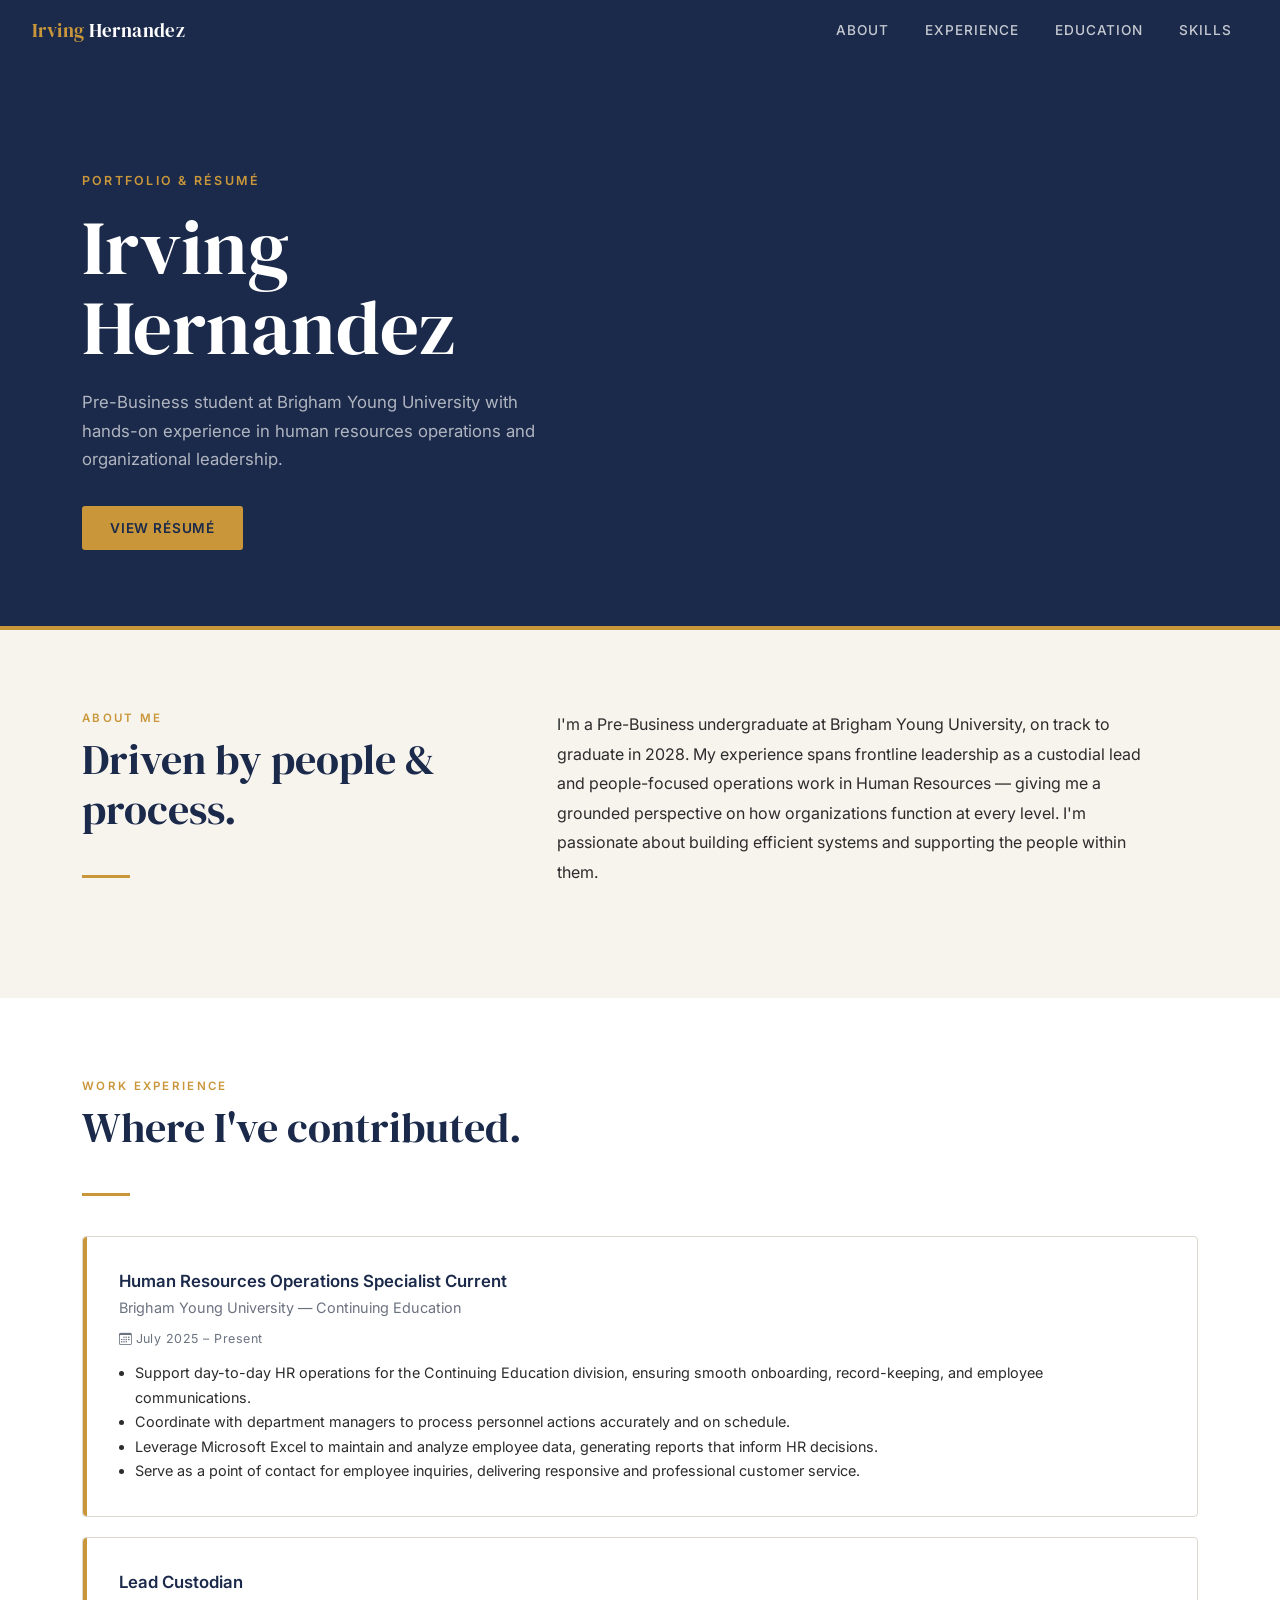
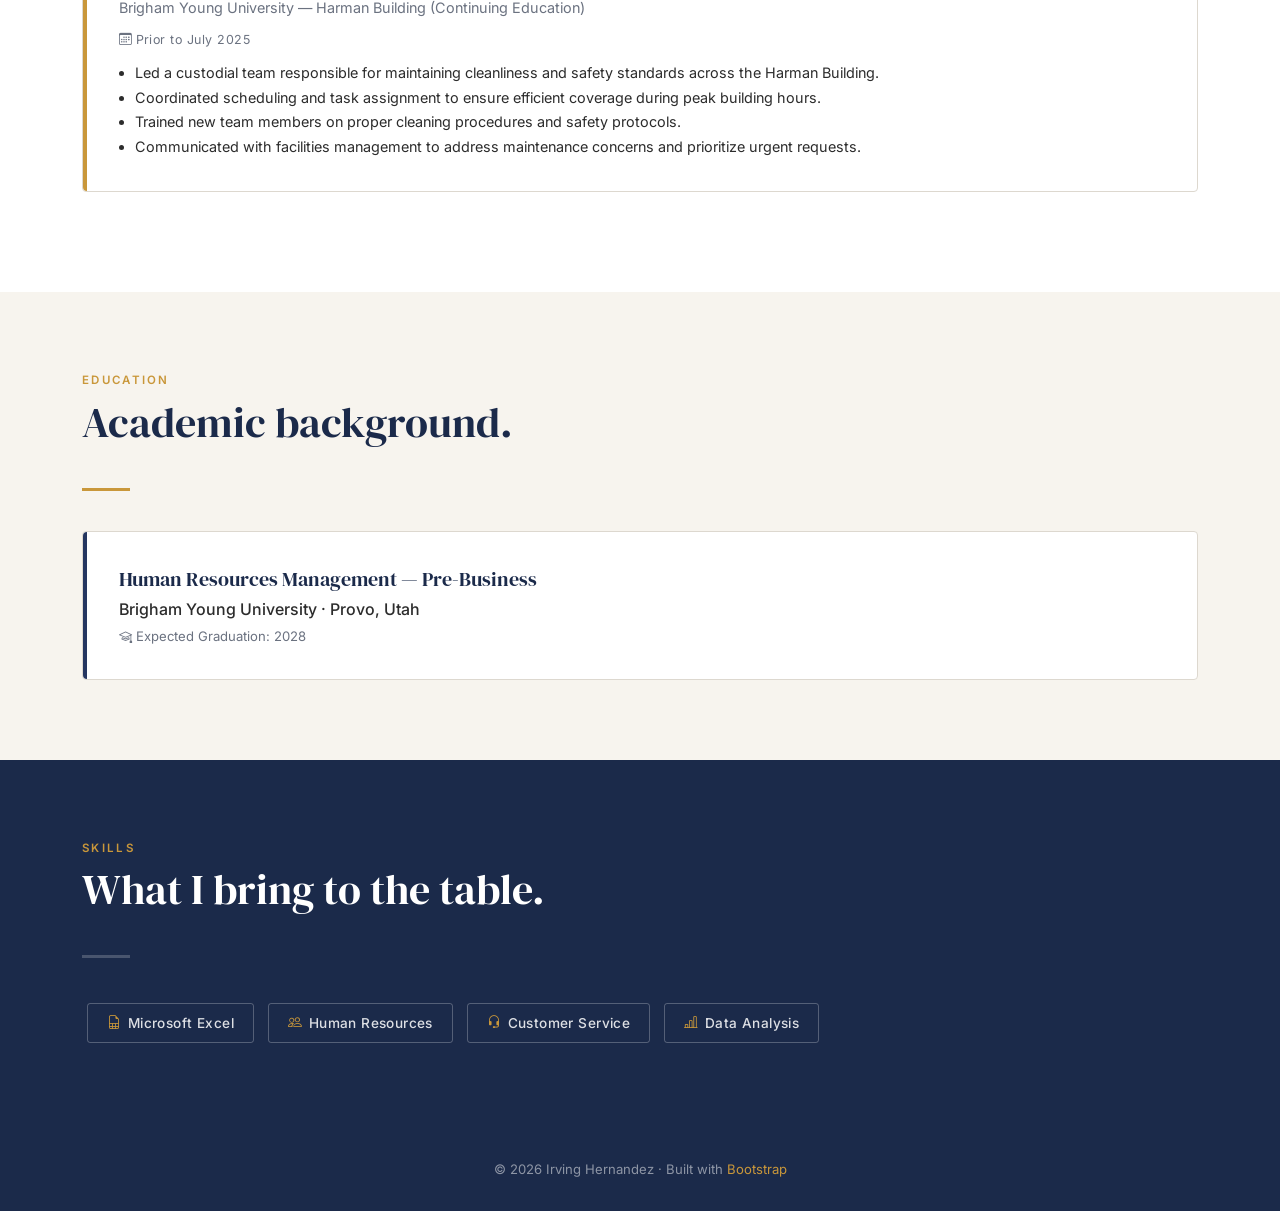
==== index.html @ d6527f95 "Add files via upload" ====
<!DOCTYPE html>
<html lang="en">
<head>
  <meta charset="UTF-8" />
  <meta name="viewport" content="width=device-width, initial-scale=1.0"/>
  <title>Irving Hernandez</title>

  <!-- Bootstrap 5 -->
  <link href="https://cdn.jsdelivr.net/npm/bootstrap@5.3.2/dist/css/bootstrap.min.css" rel="stylesheet"/>
  <!-- Google Fonts: DM Serif Display + Inter -->
  <link href="https://fonts.googleapis.com/css2?family=DM+Serif+Display&family=Inter:wght@300;400;500;600&display=swap" rel="stylesheet"/>
  <!-- Bootstrap Icons -->
  <link href="https://cdn.jsdelivr.net/npm/bootstrap-icons@1.11.3/font/bootstrap-icons.min.css" rel="stylesheet"/>

  <style>
    /* ── TOKEN SYSTEM ──────────────────────────────────────────── */
    :root {
      --navy:   #1B2A4A;
      --navy-mid: #253660;
      --gold:   #C9973A;
      --cream:  #F7F4EE;
      --white:  #FFFFFF;
      --text:   #2C2C2C;
      --muted:  #6B7280;
      --border: #DDD8CF;

      --display: 'DM Serif Display', serif;
      --body:    'Inter', sans-serif;
    }

    /* ── BASE ──────────────────────────────────────────────────── */
    *, *::before, *::after { box-sizing: border-box; }
    html { scroll-behavior: smooth; }
    body {
      font-family: var(--body);
      background: var(--cream);
      color: var(--text);
      margin: 0;
    }

    /* ── NAV ───────────────────────────────────────────────────── */
    .site-nav {
      background: var(--navy);
      padding: 0 2rem;
      position: sticky;
      top: 0;
      z-index: 100;
    }
    .site-nav .brand {
      font-family: var(--display);
      color: var(--white);
      font-size: 1.2rem;
      text-decoration: none;
      letter-spacing: 0.02em;
    }
    .site-nav .brand span { color: var(--gold); }
    .nav-links a {
      color: rgba(255,255,255,0.75);
      text-decoration: none;
      font-size: 0.85rem;
      font-weight: 500;
      letter-spacing: 0.07em;
      text-transform: uppercase;
      padding: 1.2rem 1rem;
      display: inline-block;
      transition: color 0.2s;
    }
    .nav-links a:hover { color: var(--gold); }

    /* ── HERO ──────────────────────────────────────────────────── */
    .hero {
      background: var(--navy);
      color: var(--white);
      padding: 7rem 2rem 5rem;
      position: relative;
      overflow: hidden;
    }
    /* Signature element: diagonal gold rule */
    .hero::after {
      content: '';
      position: absolute;
      bottom: -2px;
      left: 0; right: 0;
      height: 6px;
      background: var(--gold);
    }
    .hero-eyebrow {
      font-size: 0.78rem;
      letter-spacing: 0.18em;
      text-transform: uppercase;
      color: var(--gold);
      font-weight: 600;
      margin-bottom: 1rem;
    }
    .hero-name {
      font-family: var(--display);
      font-size: clamp(2.8rem, 6vw, 5rem);
      line-height: 1.05;
      margin-bottom: 1.25rem;
    }
    .hero-sub {
      font-size: 1.05rem;
      color: rgba(255,255,255,0.65);
      max-width: 480px;
      line-height: 1.7;
      margin-bottom: 2rem;
    }
    .btn-gold {
      background: var(--gold);
      color: var(--navy);
      border: none;
      font-weight: 600;
      font-size: 0.85rem;
      letter-spacing: 0.06em;
      text-transform: uppercase;
      padding: 0.75rem 1.75rem;
      border-radius: 3px;
      text-decoration: none;
      display: inline-block;
      transition: opacity 0.2s;
    }
    .btn-gold:hover { opacity: 0.85; color: var(--navy); }

    /* ── SECTIONS ──────────────────────────────────────────────── */
    section { padding: 5rem 0; }
    .section-label {
      font-size: 0.72rem;
      letter-spacing: 0.2em;
      text-transform: uppercase;
      color: var(--gold);
      font-weight: 600;
      margin-bottom: 0.5rem;
    }
    .section-title {
      font-family: var(--display);
      font-size: clamp(1.8rem, 3.5vw, 2.6rem);
      color: var(--navy);
      margin-bottom: 2.5rem;
    }
    .divider {
      width: 48px;
      height: 3px;
      background: var(--gold);
      margin-bottom: 2.5rem;
    }

    /* ── RESUME CARD ───────────────────────────────────────────── */
    .resume-card {
      background: var(--white);
      border: 1px solid var(--border);
      border-radius: 4px;
      padding: 2rem 2.25rem;
      margin-bottom: 1.25rem;
      position: relative;
    }
    .resume-card::before {
      content: '';
      position: absolute;
      left: 0; top: 0; bottom: 0;
      width: 4px;
      background: var(--gold);
      border-radius: 4px 0 0 4px;
    }
    .card-role {
      font-weight: 600;
      font-size: 1.05rem;
      color: var(--navy);
      margin-bottom: 0.15rem;
    }
    .card-org {
      font-size: 0.9rem;
      color: var(--muted);
      margin-bottom: 0.75rem;
    }
    .card-org .badge-gold {
      background: rgba(201,151,58,0.12);
      color: var(--gold);
      font-size: 0.7rem;
      font-weight: 600;
      letter-spacing: 0.06em;
      text-transform: uppercase;
      padding: 0.25rem 0.6rem;
      border-radius: 2px;
      margin-left: 0.5rem;
      vertical-align: middle;
    }
    .card-date {
      font-size: 0.78rem;
      color: var(--muted);
      letter-spacing: 0.04em;
      margin-bottom: 0.75rem;
    }
    .card-body-text {
      font-size: 0.9rem;
      color: var(--text);
      line-height: 1.7;
    }

    /* ── EDUCATION ─────────────────────────────────────────────── */
    .edu-block {
      background: var(--white);
      border: 1px solid var(--border);
      border-radius: 4px;
      padding: 2rem 2.25rem;
      position: relative;
    }
    .edu-block::before {
      content: '';
      position: absolute;
      left: 0; top: 0; bottom: 0;
      width: 4px;
      background: var(--navy-mid);
      border-radius: 4px 0 0 4px;
    }
    .edu-degree {
      font-family: var(--display);
      font-size: 1.25rem;
      color: var(--navy);
      margin-bottom: 0.2rem;
    }
    .edu-school {
      font-size: 1rem;
      font-weight: 500;
      color: var(--text);
    }
    .edu-year {
      font-size: 0.82rem;
      color: var(--muted);
      margin-top: 0.4rem;
    }

    /* ── SKILLS ────────────────────────────────────────────────── */
    #skills { background: var(--navy); }
    #skills .section-title { color: var(--white); }
    #skills .section-label { color: var(--gold); }
    #skills .divider { background: rgba(255,255,255,0.2); }
    .skill-pill {
      display: inline-block;
      border: 1px solid rgba(255,255,255,0.25);
      color: rgba(255,255,255,0.85);
      font-size: 0.85rem;
      font-weight: 500;
      padding: 0.55rem 1.2rem;
      border-radius: 3px;
      margin: 0.3rem;
      letter-spacing: 0.03em;
      transition: border-color 0.2s, color 0.2s;
    }
    .skill-pill:hover {
      border-color: var(--gold);
      color: var(--gold);
    }
    .skill-pill i {
      margin-right: 0.4rem;
      color: var(--gold);
    }

    /* ── ABOUT SECTION ─────────────────────────────────────────── */
    #about { background: var(--cream); }
    .about-text {
      font-size: 1rem;
      line-height: 1.85;
      color: var(--text);
      max-width: 600px;
    }

    /* ── FOOTER ────────────────────────────────────────────────── */
    footer {
      background: var(--navy);
      color: rgba(255,255,255,0.5);
      text-align: center;
      padding: 2rem 1rem;
      font-size: 0.82rem;
    }
    footer a {
      color: var(--gold);
      text-decoration: none;
    }

    /* ── RESPONSIVE ────────────────────────────────────────────── */
    @media (max-width: 576px) {
      .hero { padding: 5rem 1.5rem 4rem; }
      section { padding: 3.5rem 0; }
      .resume-card, .edu-block { padding: 1.5rem; }
    }
  </style>
</head>
<body>

  <!-- NAV -->
  <nav class="site-nav d-flex align-items-center justify-content-between" style="height:60px;">
    <a class="brand" href="#"><span>Irving</span> Hernandez</a>
    <div class="nav-links">
      <a href="#about">About</a>
      <a href="#experience">Experience</a>
      <a href="#education">Education</a>
      <a href="#skills">Skills</a>
    </div>
  </nav>

  <!-- HERO -->
  <header class="hero">
    <div class="container">
      <p class="hero-eyebrow">Portfolio &amp; Résumé</p>
      <h1 class="hero-name">Irving<br>Hernandez</h1>
      <p class="hero-sub">Pre-Business student at Brigham Young University with hands-on experience in human resources operations and organizational leadership.</p>
      <a href="#experience" class="btn-gold">View Résumé</a>
    </div>
  </header>

  <!-- ABOUT -->
  <section id="about">
    <div class="container">
      <div class="row">
        <div class="col-lg-5">
          <p class="section-label">About Me</p>
          <h2 class="section-title">Driven by people &amp; process.</h2>
          <div class="divider"></div>
        </div>
        <div class="col-lg-7">
          <p class="about-text">
            I'm a Pre-Business undergraduate at Brigham Young University, on track to graduate in 2028. My experience spans frontline leadership as a custodial lead and people-focused operations work in Human Resources — giving me a grounded perspective on how organizations function at every level. I'm passionate about building efficient systems and supporting the people within them.
          </p>
        </div>
      </div>
    </div>
  </section>

  <!-- EXPERIENCE -->
  <section id="experience" style="background: var(--white);">
    <div class="container">
      <p class="section-label">Work Experience</p>
      <h2 class="section-title">Where I've contributed.</h2>
      <div class="divider"></div>

      <!-- Job 1 -->
      <div class="resume-card">
        <div class="card-role">
          Human Resources Operations Specialist
          <span class="badge-gold">Current</span>
        </div>
        <div class="card-org">Brigham Young University — Continuing Education</div>
        <div class="card-date"><i class="bi bi-calendar3 me-1"></i>July 2025 – Present</div>
        <div class="card-body-text">
          <ul class="mb-0 ps-3">
            <li>Support day-to-day HR operations for the Continuing Education division, ensuring smooth onboarding, record-keeping, and employee communications.</li>
            <li>Coordinate with department managers to process personnel actions accurately and on schedule.</li>
            <li>Leverage Microsoft Excel to maintain and analyze employee data, generating reports that inform HR decisions.</li>
            <li>Serve as a point of contact for employee inquiries, delivering responsive and professional customer service.</li>
          </ul>
        </div>
      </div>

      <!-- Job 2 -->
      <div class="resume-card">
        <div class="card-role">
          Lead Custodian
        </div>
        <div class="card-org">Brigham Young University — Harman Building (Continuing Education)</div>
        <div class="card-date"><i class="bi bi-calendar3 me-1"></i>Prior to July 2025</div>
        <div class="card-body-text">
          <ul class="mb-0 ps-3">
            <li>Led a custodial team responsible for maintaining cleanliness and safety standards across the Harman Building.</li>
            <li>Coordinated scheduling and task assignment to ensure efficient coverage during peak building hours.</li>
            <li>Trained new team members on proper cleaning procedures and safety protocols.</li>
            <li>Communicated with facilities management to address maintenance concerns and prioritize urgent requests.</li>
          </ul>
        </div>
      </div>
    </div>
  </section>

  <!-- EDUCATION -->
  <section id="education">
    <div class="container">
      <p class="section-label">Education</p>
      <h2 class="section-title">Academic background.</h2>
      <div class="divider"></div>

      <div class="edu-block">
        <div class="edu-degree">Human Resources Management — Pre-Business</div>
        <div class="edu-school">Brigham Young University &middot; Provo, Utah</div>
        <div class="edu-year"><i class="bi bi-mortarboard me-1"></i>Expected Graduation: 2028</div>
      </div>
    </div>
  </section>

  <!-- SKILLS -->
  <section id="skills">
    <div class="container">
      <p class="section-label">Skills</p>
      <h2 class="section-title">What I bring to the table.</h2>
      <div class="divider"></div>

      <div>
        <span class="skill-pill"><i class="bi bi-file-earmark-spreadsheet"></i>Microsoft Excel</span>
        <span class="skill-pill"><i class="bi bi-people"></i>Human Resources</span>
        <span class="skill-pill"><i class="bi bi-headset"></i>Customer Service</span>
        <span class="skill-pill"><i class="bi bi-bar-chart-line"></i>Data Analysis</span>
      </div>
    </div>
  </section>

  <!-- FOOTER -->
  <footer>
    <p class="mb-0">&copy; 2026 Irving Hernandez &middot; Built with <a href="https://getbootstrap.com" target="_blank" rel="noopener">Bootstrap</a></p>
  </footer>

  <script src="https://cdn.jsdelivr.net/npm/bootstrap@5.3.2/dist/js/bootstrap.bundle.min.js"></script>
</body>
</html>
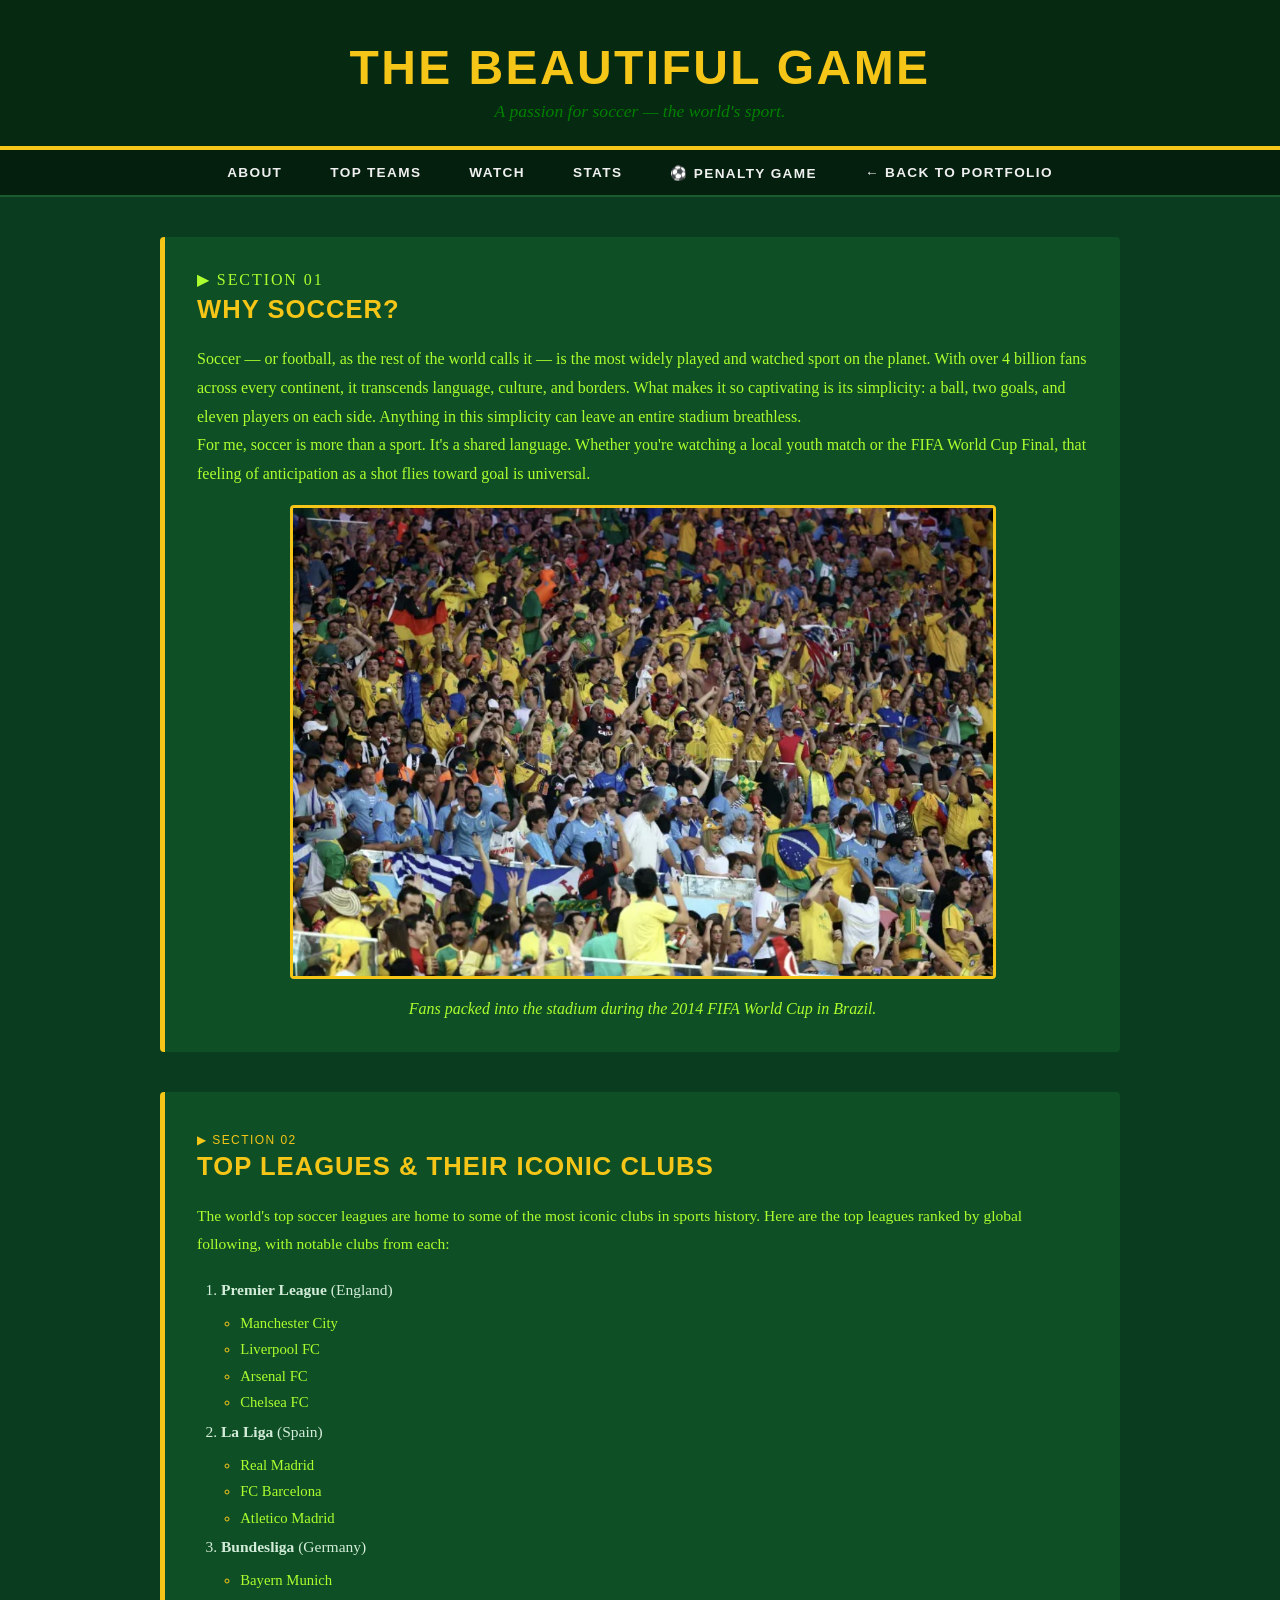
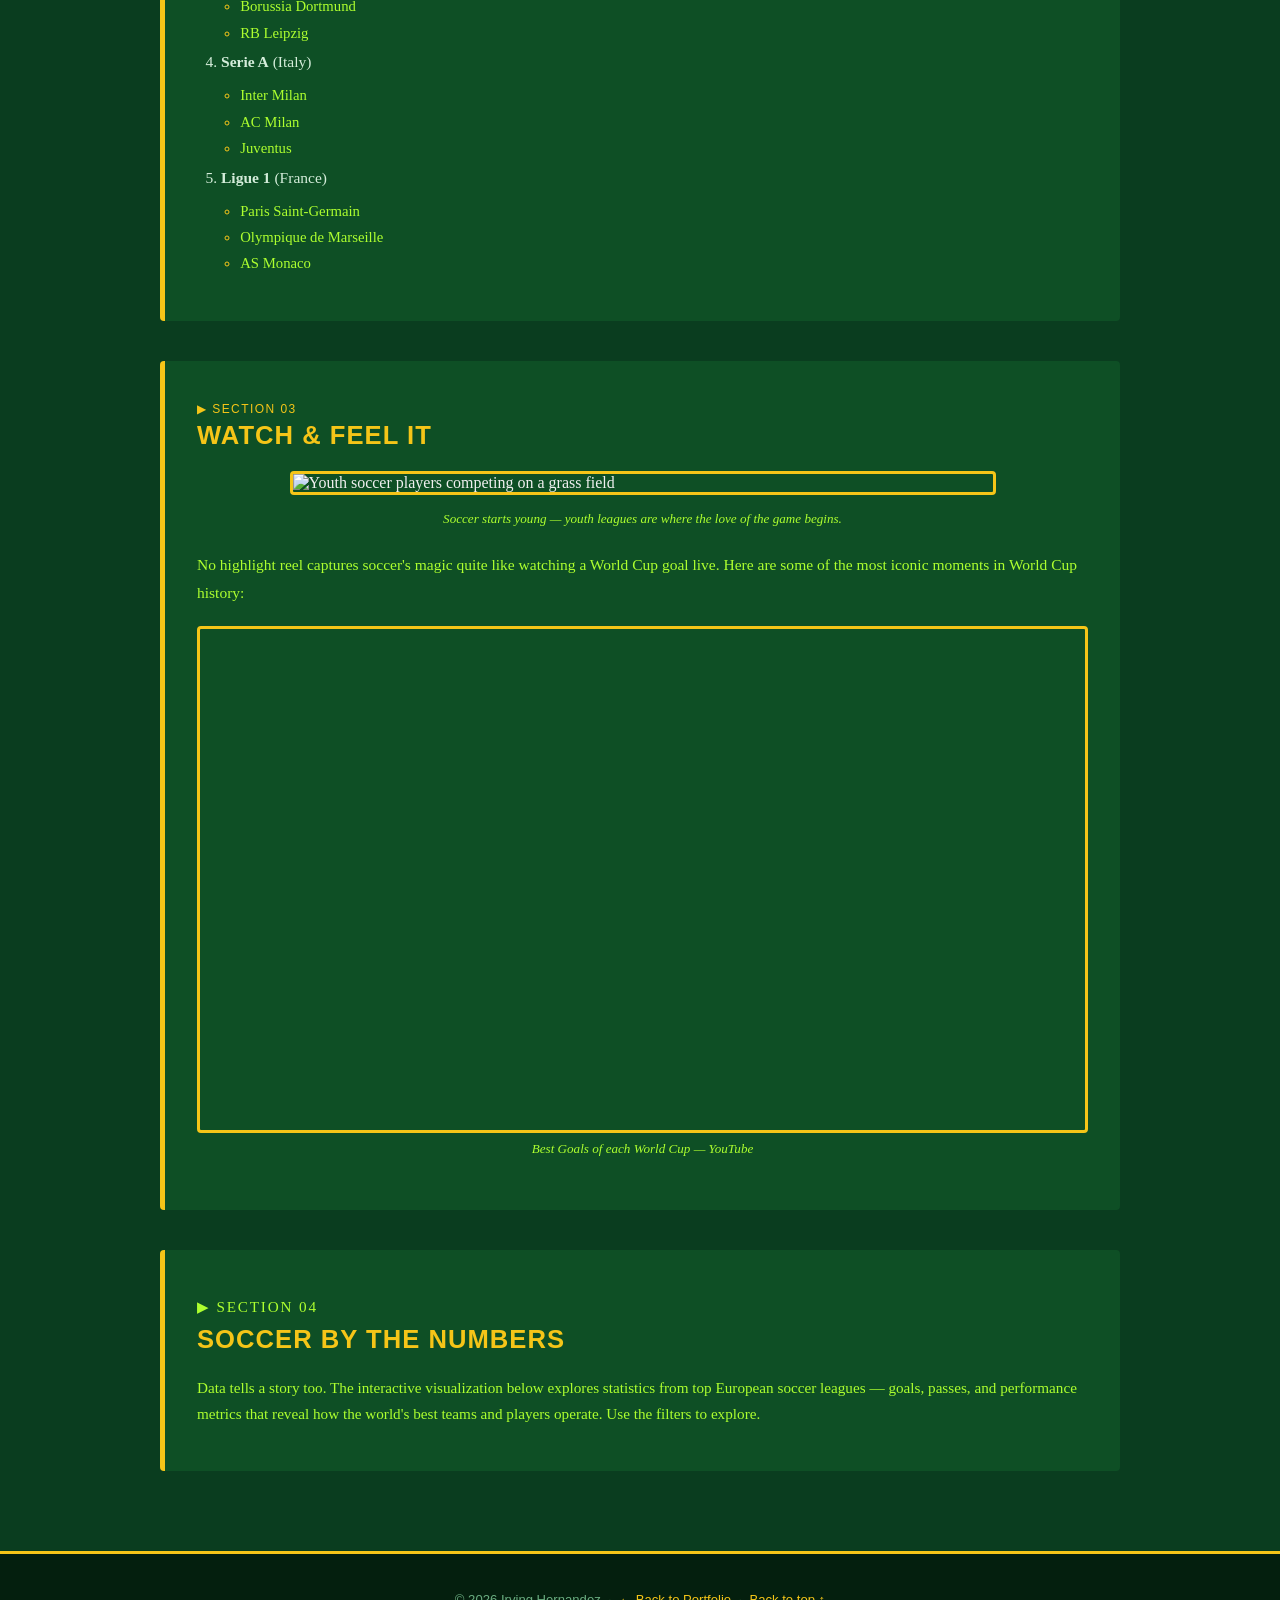
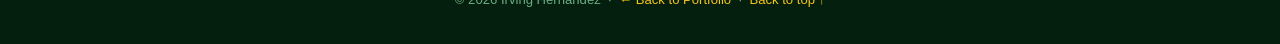
==== commit 8d959e72: "Add files via upload" ====
--- a/index.html
+++ b/index.html
@@ -3,409 +3,162 @@
 <head>
   <meta charset="UTF-8" />
   <meta name="viewport" content="width=device-width, initial-scale=1.0"/>
-  <title>Irving Hernandez</title>
-
-  <!-- Bootstrap 5 -->
-  <link href="https://cdn.jsdelivr.net/npm/bootstrap@5.3.2/dist/css/bootstrap.min.css" rel="stylesheet"/>
-  <!-- Google Fonts: DM Serif Display + Inter -->
-  <link href="https://fonts.googleapis.com/css2?family=DM+Serif+Display&family=Inter:wght@300;400;500;600&display=swap" rel="stylesheet"/>
-  <!-- Bootstrap Icons -->
-  <link href="https://cdn.jsdelivr.net/npm/bootstrap-icons@1.11.3/font/bootstrap-icons.min.css" rel="stylesheet"/>
-
-  <style>
-    /* ── TOKEN SYSTEM ──────────────────────────────────────────── */
-    :root {
-      --navy:   #1B2A4A;
-      --navy-mid: #253660;
-      --gold:   #C9973A;
-      --cream:  #F7F4EE;
-      --white:  #FFFFFF;
-      --text:   #2C2C2C;
-      --muted:  #6B7280;
-      --border: #DDD8CF;
-
-      --display: 'DM Serif Display', serif;
-      --body:    'Inter', sans-serif;
-    }
-
-    /* ── BASE ──────────────────────────────────────────────────── */
-    *, *::before, *::after { box-sizing: border-box; }
-    html { scroll-behavior: smooth; }
-    body {
-      font-family: var(--body);
-      background: var(--cream);
-      color: var(--text);
-      margin: 0;
-    }
-
-    /* ── NAV ───────────────────────────────────────────────────── */
-    .site-nav {
-      background: var(--navy);
-      padding: 0 2rem;
-      position: sticky;
-      top: 0;
-      z-index: 100;
-    }
-    .site-nav .brand {
-      font-family: var(--display);
-      color: var(--white);
-      font-size: 1.2rem;
-      text-decoration: none;
-      letter-spacing: 0.02em;
-    }
-    .site-nav .brand span { color: var(--gold); }
-    .nav-links a {
-      color: rgba(255,255,255,0.75);
-      text-decoration: none;
-      font-size: 0.85rem;
-      font-weight: 500;
-      letter-spacing: 0.07em;
-      text-transform: uppercase;
-      padding: 1.2rem 1rem;
-      display: inline-block;
-      transition: color 0.2s;
-    }
-    .nav-links a:hover { color: var(--gold); }
-
-    /* ── HERO ──────────────────────────────────────────────────── */
-    .hero {
-      background: var(--navy);
-      color: var(--white);
-      padding: 7rem 2rem 5rem;
-      position: relative;
-      overflow: hidden;
-    }
-    /* Signature element: diagonal gold rule */
-    .hero::after {
-      content: '';
-      position: absolute;
-      bottom: -2px;
-      left: 0; right: 0;
-      height: 6px;
-      background: var(--gold);
-    }
-    .hero-eyebrow {
-      font-size: 0.78rem;
-      letter-spacing: 0.18em;
-      text-transform: uppercase;
-      color: var(--gold);
-      font-weight: 600;
-      margin-bottom: 1rem;
-    }
-    .hero-name {
-      font-family: var(--display);
-      font-size: clamp(2.8rem, 6vw, 5rem);
-      line-height: 1.05;
-      margin-bottom: 1.25rem;
-    }
-    .hero-sub {
-      font-size: 1.05rem;
-      color: rgba(255,255,255,0.65);
-      max-width: 480px;
-      line-height: 1.7;
-      margin-bottom: 2rem;
-    }
-    .btn-gold {
-      background: var(--gold);
-      color: var(--navy);
-      border: none;
-      font-weight: 600;
-      font-size: 0.85rem;
-      letter-spacing: 0.06em;
-      text-transform: uppercase;
-      padding: 0.75rem 1.75rem;
-      border-radius: 3px;
-      text-decoration: none;
-      display: inline-block;
-      transition: opacity 0.2s;
-    }
-    .btn-gold:hover { opacity: 0.85; color: var(--navy); }
-
-    /* ── SECTIONS ──────────────────────────────────────────────── */
-    section { padding: 5rem 0; }
-    .section-label {
-      font-size: 0.72rem;
-      letter-spacing: 0.2em;
-      text-transform: uppercase;
-      color: var(--gold);
-      font-weight: 600;
-      margin-bottom: 0.5rem;
-    }
-    .section-title {
-      font-family: var(--display);
-      font-size: clamp(1.8rem, 3.5vw, 2.6rem);
-      color: var(--navy);
-      margin-bottom: 2.5rem;
-    }
-    .divider {
-      width: 48px;
-      height: 3px;
-      background: var(--gold);
-      margin-bottom: 2.5rem;
-    }
-
-    /* ── RESUME CARD ───────────────────────────────────────────── */
-    .resume-card {
-      background: var(--white);
-      border: 1px solid var(--border);
-      border-radius: 4px;
-      padding: 2rem 2.25rem;
-      margin-bottom: 1.25rem;
-      position: relative;
-    }
-    .resume-card::before {
-      content: '';
-      position: absolute;
-      left: 0; top: 0; bottom: 0;
-      width: 4px;
-      background: var(--gold);
-      border-radius: 4px 0 0 4px;
-    }
-    .card-role {
-      font-weight: 600;
-      font-size: 1.05rem;
-      color: var(--navy);
-      margin-bottom: 0.15rem;
-    }
-    .card-org {
-      font-size: 0.9rem;
-      color: var(--muted);
-      margin-bottom: 0.75rem;
-    }
-    .card-org .badge-gold {
-      background: rgba(201,151,58,0.12);
-      color: var(--gold);
-      font-size: 0.7rem;
-      font-weight: 600;
-      letter-spacing: 0.06em;
-      text-transform: uppercase;
-      padding: 0.25rem 0.6rem;
-      border-radius: 2px;
-      margin-left: 0.5rem;
-      vertical-align: middle;
-    }
-    .card-date {
-      font-size: 0.78rem;
-      color: var(--muted);
-      letter-spacing: 0.04em;
-      margin-bottom: 0.75rem;
-    }
-    .card-body-text {
-      font-size: 0.9rem;
-      color: var(--text);
-      line-height: 1.7;
-    }
-
-    /* ── EDUCATION ─────────────────────────────────────────────── */
-    .edu-block {
-      background: var(--white);
-      border: 1px solid var(--border);
-      border-radius: 4px;
-      padding: 2rem 2.25rem;
-      position: relative;
-    }
-    .edu-block::before {
-      content: '';
-      position: absolute;
-      left: 0; top: 0; bottom: 0;
-      width: 4px;
-      background: var(--navy-mid);
-      border-radius: 4px 0 0 4px;
-    }
-    .edu-degree {
-      font-family: var(--display);
-      font-size: 1.25rem;
-      color: var(--navy);
-      margin-bottom: 0.2rem;
-    }
-    .edu-school {
-      font-size: 1rem;
-      font-weight: 500;
-      color: var(--text);
-    }
-    .edu-year {
-      font-size: 0.82rem;
-      color: var(--muted);
-      margin-top: 0.4rem;
-    }
-
-    /* ── SKILLS ────────────────────────────────────────────────── */
-    #skills { background: var(--navy); }
-    #skills .section-title { color: var(--white); }
-    #skills .section-label { color: var(--gold); }
-    #skills .divider { background: rgba(255,255,255,0.2); }
-    .skill-pill {
-      display: inline-block;
-      border: 1px solid rgba(255,255,255,0.25);
-      color: rgba(255,255,255,0.85);
-      font-size: 0.85rem;
-      font-weight: 500;
-      padding: 0.55rem 1.2rem;
-      border-radius: 3px;
-      margin: 0.3rem;
-      letter-spacing: 0.03em;
-      transition: border-color 0.2s, color 0.2s;
-    }
-    .skill-pill:hover {
-      border-color: var(--gold);
-      color: var(--gold);
-    }
-    .skill-pill i {
-      margin-right: 0.4rem;
-      color: var(--gold);
-    }
-
-    /* ── ABOUT SECTION ─────────────────────────────────────────── */
-    #about { background: var(--cream); }
-    .about-text {
-      font-size: 1rem;
-      line-height: 1.85;
-      color: var(--text);
-      max-width: 600px;
-    }
-
-    /* ── FOOTER ────────────────────────────────────────────────── */
-    footer {
-      background: var(--navy);
-      color: rgba(255,255,255,0.5);
-      text-align: center;
-      padding: 2rem 1rem;
-      font-size: 0.82rem;
-    }
-    footer a {
-      color: var(--gold);
-      text-decoration: none;
-    }
-
-    /* ── RESPONSIVE ────────────────────────────────────────────── */
-    @media (max-width: 576px) {
-      .hero { padding: 5rem 1.5rem 4rem; }
-      section { padding: 3.5rem 0; }
-      .resume-card, .edu-block { padding: 1.5rem; }
-    }
-  </style>
+  <title>The Beautiful Game – Irving Hernandez</title>
+  <link rel="stylesheet" href="scratch.css" />
 </head>
 <body>
 
-  <!-- NAV -->
-  <nav class="site-nav d-flex align-items-center justify-content-between" style="height:60px;">
-    <a class="brand" href="#"><span>Irving</span> Hernandez</a>
-    <div class="nav-links">
-      <a href="#about">About</a>
-      <a href="#experience">Experience</a>
-      <a href="#education">Education</a>
-      <a href="#skills">Skills</a>
+  <!-- HEADER -->
+  <div id="header">
+    <h1>The Beautiful Game</h1>
+    <p class="tagline">A passion for soccer — the world's sport.</p>
+  </div>
+
+  <!-- NAV BAR -->
+  <div id="navbar">
+    <a href="#intro">About</a>
+    <a href="#lists">Top Teams</a>
+    <a href="#media">Watch</a>
+    <a href="#tableau">Stats</a>
+    <a href="Penalty.html">&#9917; Penalty Game</a>
+    <a href="Resume.html">&#8592; Back to Portfolio</a>
+  </div>
+
+  <!-- MAIN CONTENT -->
+  <div id="main-content">
+
+    <!-- INTRO / ANCHOR -->
+    <div id="intro-div">
+      <p class="anchor-label">&#9654; Section 01</p>
+      <h2 id="intro">Why Soccer?</h2>
+      <p>
+        Soccer — or football, as the rest of the world calls it — is the most widely played
+        and watched sport on the planet. With over 4 billion fans across every continent,
+        it transcends language, culture, and borders. What makes it so captivating is its
+        simplicity: a ball, two goals, and eleven players on each side. Anything in this simplicity can leave an entire stadium breathless.
+      </p>
+      <p>
+        For me, soccer is more than a sport. It's a shared language. Whether you're watching
+        a local youth match or the FIFA World Cup Final, that feeling of anticipation as a
+        shot flies toward goal is universal.
+      </p>
+
+      <!-- IMAGE 1 -->
+      <img
+        class="soccer-img"
+        src="images/Stadium.jpg"
+        alt="Soccer fans in a packed stadium during the 2014 FIFA World Cup"
+      />
+      <p class="img-caption">Fans packed into the stadium during the 2014 FIFA World Cup in Brazil.</p>
     </div>
-  </nav>
 
-  <!-- HERO -->
-  <header class="hero">
-    <div class="container">
-      <p class="hero-eyebrow">Portfolio &amp; Résumé</p>
-      <h1 class="hero-name">Irving<br>Hernandez</h1>
-      <p class="hero-sub">Pre-Business student at Brigham Young University with hands-on experience in human resources operations and organizational leadership.</p>
-      <a href="#experience" class="btn-gold">View Résumé</a>
+    <!-- LISTS: ordered list with embedded unordered lists -->
+    <div id="lists-div">
+      <p class="anchor-label">&#9654; Section 02</p>
+      <h2 id="lists">Top Leagues &amp; Their Iconic Clubs</h2>
+      <p style="font-family: Georgia, serif; color: greenyellow; font-size: 0.97rem; line-height: 1.8; margin-bottom: 1rem;">
+        The world's top soccer leagues are home to some of the most iconic clubs in sports history.
+        Here are the top leagues ranked by global following, with notable clubs from each:
+      </p>
+
+      <!-- Ordered list with embedded unordered lists -->
+      <ol>
+        <li>
+          <strong>Premier League</strong> (England)
+          <ul>
+            <li>Manchester City</li>
+            <li>Liverpool FC</li>
+            <li>Arsenal FC</li>
+            <li>Chelsea FC</li>
+          </ul>
+        </li>
+        <li>
+          <strong>La Liga</strong> (Spain)
+          <ul>
+            <li>Real Madrid</li>
+            <li>FC Barcelona</li>
+            <li>Atletico Madrid</li>
+          </ul>
+        </li>
+        <li>
+          <strong>Bundesliga</strong> (Germany)
+          <ul>
+            <li>Bayern Munich</li>
+            <li>Borussia Dortmund</li>
+            <li>RB Leipzig</li>
+          </ul>
+        </li>
+        <li>
+          <strong>Serie A</strong> (Italy)
+          <ul>
+            <li>Inter Milan</li>
+            <li>AC Milan</li>
+            <li>Juventus</li>
+          </ul>
+        </li>
+        <li>
+          <strong>Ligue 1</strong> (France)
+          <ul>
+            <li>Paris Saint-Germain</li>
+            <li>Olympique de Marseille</li>
+            <li>AS Monaco</li>
+          </ul>
+        </li>
+      </ol>
     </div>
-  </header>
 
-  <!-- ABOUT -->
-  <section id="about">
-    <div class="container">
-      <div class="row">
-        <div class="col-lg-5">
-          <p class="section-label">About Me</p>
-          <h2 class="section-title">Driven by people &amp; process.</h2>
-          <div class="divider"></div>
-        </div>
-        <div class="col-lg-7">
-          <p class="about-text">
-            I'm a Pre-Business undergraduate at Brigham Young University, on track to graduate in 2028. My experience spans frontline leadership as a custodial lead and people-focused operations work in Human Resources — giving me a grounded perspective on how organizations function at every level. I'm passionate about building efficient systems and supporting the people within them.
-          </p>
-        </div>
+    <!-- MEDIA: Image + YouTube Video -->
+    <div id="media-div">
+      <p class="anchor-label">&#9654; Section 03</p>
+      <h2 id="media">Watch &amp; Feel It</h2>
+
+      <!-- IMAGE 2 -->
+      <img
+        class="soccer-img"
+        src="https://upload.wikimedia.org/wikipedia/commons/thumb/9/92/Youth-soccer-indiana.jpg/1280px-Youth-soccer-indiana.jpg"
+        alt="Youth soccer players competing on a grass field"
+      />
+      <p class="img-caption">Soccer starts young — youth leagues are where the love of the game begins.</p>
+
+      <p style="font-family: Georgia, serif; color: greenyellow; font-size: 0.97rem; line-height: 1.8; margin: 1rem 0 0.5rem;">
+        No highlight reel captures soccer's magic quite like watching a World Cup goal live.
+        Here are some of the most iconic moments in World Cup history:
+      </p>
+
+      <!-- EMBEDDED YOUTUBE VIDEO -->
+      <div class="video-container">
+        <iframe width="560" height="315" src="https://www.youtube.com/embed/nO2q5nqTxlg?si=7EqrwcGgli-hwxHy" title="YouTube video player" frameborder="0" allow="accelerometer; autoplay; clipboard-write; encrypted-media; gyroscope; picture-in-picture; web-share" referrerpolicy="strict-origin-when-cross-origin" allowfullscreen></iframe>
+      </div>
+      <p class="img-caption">Best Goals of each World Cup — YouTube</p>
+    </div>
+
+    <!-- TABLEAU -->
+    <div id="tableau-div">
+      <p class="anchor-label">&#9654; Section 04</p>
+      <h2 id="tableau">Soccer by the Numbers</h2>
+      <p>
+        Data tells a story too. The interactive visualization below explores statistics
+        from top European soccer leagues — goals, passes, and performance metrics that
+        reveal how the world's best teams and players operate. Use the filters to explore.
+      </p>
+
+      <div class="tableau-wrapper">
+        <!-- Tableau Public Embed: "European Soccer Database" viz -->
+        <div class='tableauPlaceholder' id='viz1781737718251' style='position: relative'><noscript><a href='#'><img alt='DisparityDecade ' src='https:&#47;&#47;public.tableau.com&#47;static&#47;images&#47;Th&#47;TheDisparityDecadethe2010sinEuropeanSoccer&#47;DisparityDecade&#47;1_rss.png' style='border: none' /></a></noscript><object class='tableauViz'  style='display:none;'><param name='host_url' value='https%3A%2F%2Fpublic.tableau.com%2F' /> <param name='embed_code_version' value='3' /> <param name='site_root' value='' /><param name='name' value='TheDisparityDecadethe2010sinEuropeanSoccer&#47;DisparityDecade' /><param name='tabs' value='no' /><param name='toolbar' value='yes' /><param name='static_image' value='https:&#47;&#47;public.tableau.com&#47;static&#47;images&#47;Th&#47;TheDisparityDecadethe2010sinEuropeanSoccer&#47;DisparityDecade&#47;1.png' /> <param name='animate_transition' value='yes' /><param name='display_static_image' value='yes' /><param name='display_spinner' value='yes' /><param name='display_overlay' value='yes' /><param name='display_count' value='yes' /><param name='language' value='en-US' /></object></div>                <script type='text/javascript'>                    var divElement = document.getElementById('viz1781737718251');                    var vizElement = divElement.getElementsByTagName('object')[0];                    if ( divElement.offsetWidth > 800 ) { vizElement.style.width='1000px';vizElement.style.height='1427px';} else if ( divElement.offsetWidth > 500 ) { vizElement.style.width='1000px';vizElement.style.height='1427px';} else { vizElement.style.width='1000px';vizElement.style.height='1427px';}                     var scriptElement = document.createElement('script');                    scriptElement.src = 'https://public.tableau.com/javascripts/api/viz_v1.js';                    vizElement.parentNode.insertBefore(scriptElement, vizElement);                </script>
       </div>
     </div>
-  </section>
 
-  <!-- EXPERIENCE -->
-  <section id="experience" style="background: var(--white);">
-    <div class="container">
-      <p class="section-label">Work Experience</p>
-      <h2 class="section-title">Where I've contributed.</h2>
-      <div class="divider"></div>
-
-      <!-- Job 1 -->
-      <div class="resume-card">
-        <div class="card-role">
-          Human Resources Operations Specialist
-          <span class="badge-gold">Current</span>
-        </div>
-        <div class="card-org">Brigham Young University — Continuing Education</div>
-        <div class="card-date"><i class="bi bi-calendar3 me-1"></i>July 2025 – Present</div>
-        <div class="card-body-text">
-          <ul class="mb-0 ps-3">
-            <li>Support day-to-day HR operations for the Continuing Education division, ensuring smooth onboarding, record-keeping, and employee communications.</li>
-            <li>Coordinate with department managers to process personnel actions accurately and on schedule.</li>
-            <li>Leverage Microsoft Excel to maintain and analyze employee data, generating reports that inform HR decisions.</li>
-            <li>Serve as a point of contact for employee inquiries, delivering responsive and professional customer service.</li>
-          </ul>
-        </div>
-      </div>
-
-      <!-- Job 2 -->
-      <div class="resume-card">
-        <div class="card-role">
-          Lead Custodian
-        </div>
-        <div class="card-org">Brigham Young University — Harman Building (Continuing Education)</div>
-        <div class="card-date"><i class="bi bi-calendar3 me-1"></i>Prior to July 2025</div>
-        <div class="card-body-text">
-          <ul class="mb-0 ps-3">
-            <li>Led a custodial team responsible for maintaining cleanliness and safety standards across the Harman Building.</li>
-            <li>Coordinated scheduling and task assignment to ensure efficient coverage during peak building hours.</li>
-            <li>Trained new team members on proper cleaning procedures and safety protocols.</li>
-            <li>Communicated with facilities management to address maintenance concerns and prioritize urgent requests.</li>
-          </ul>
-        </div>
-      </div>
-    </div>
-  </section>
-
-  <!-- EDUCATION -->
-  <section id="education">
-    <div class="container">
-      <p class="section-label">Education</p>
-      <h2 class="section-title">Academic background.</h2>
-      <div class="divider"></div>
-
-      <div class="edu-block">
-        <div class="edu-degree">Human Resources Management — Pre-Business</div>
-        <div class="edu-school">Brigham Young University &middot; Provo, Utah</div>
-        <div class="edu-year"><i class="bi bi-mortarboard me-1"></i>Expected Graduation: 2028</div>
-      </div>
-    </div>
-  </section>
-
-  <!-- SKILLS -->
-  <section id="skills">
-    <div class="container">
-      <p class="section-label">Skills</p>
-      <h2 class="section-title">What I bring to the table.</h2>
-      <div class="divider"></div>
-
-      <div>
-        <span class="skill-pill"><i class="bi bi-file-earmark-spreadsheet"></i>Microsoft Excel</span>
-        <span class="skill-pill"><i class="bi bi-people"></i>Human Resources</span>
-        <span class="skill-pill"><i class="bi bi-headset"></i>Customer Service</span>
-        <span class="skill-pill"><i class="bi bi-bar-chart-line"></i>Data Analysis</span>
-      </div>
-    </div>
-  </section>
+  </div><!-- end #main-content -->
 
   <!-- FOOTER -->
-  <footer>
-    <p class="mb-0">&copy; 2026 Irving Hernandez &middot; Built with <a href="https://getbootstrap.com" target="_blank" rel="noopener">Bootstrap</a></p>
-  </footer>
+  <div id="footer">
+    <p>
+      &copy; 2026 Irving Hernandez &nbsp;&middot;&nbsp;
+      <a href="Resume.html">&#8592; Back to Portfolio</a>
+      &nbsp;&middot;&nbsp;
+      <a href="#intro">Back to top &#8593;</a>
+    </p>
+  </div>
 
-  <script src="https://cdn.jsdelivr.net/npm/bootstrap@5.3.2/dist/js/bootstrap.bundle.min.js"></script>
 </body>
 </html>
--- a/scratch.css
+++ b/scratch.css
@@ -0,0 +1,261 @@
+/* ── scratch.css ── Irving Hernandez Scratch Page Stylesheet ── */
+
+/* 1. GLOBAL / BODY */
+body {
+  margin: 0;
+  padding: 0;
+  font-family: 'Georgia', serif;
+  background-color: #0a3d1f;
+  color: #f0f0f0;
+}
+
+/* 2. HEADER */
+#header {
+  background-color: #062912;
+  border-bottom: 4px solid #f5c518;
+  text-align: center;
+  padding: 2.5rem 1rem 1.5rem;
+}
+
+#header h1 {
+  font-family: 'Arial Black', 'Arial', sans-serif;
+  font-size: 3rem;
+  color: #f5c518;
+  margin: 0 0 0.4rem 0;
+  letter-spacing: 0.05em;
+  text-transform: uppercase;
+}
+
+#header p.tagline {
+  font-family: 'Georgia', serif;
+  font-size: 1.1rem;
+  color: green;
+  margin: 0;
+  font-style: italic;
+}
+
+/* 3. NAV BAR */
+#navbar {
+  background-color: #041f0e;
+  display: flex;
+  justify-content: center;
+  gap: 0;
+  flex-wrap: wrap;
+  border-bottom: 2px solid #1a5c30;
+}
+
+#navbar a {
+  font-family: 'Arial', sans-serif;
+  font-size: 0.85rem;
+  font-weight: bold;
+  color: #f0f0f0;
+  text-decoration: none;
+  letter-spacing: 0.1em;
+  text-transform: uppercase;
+  padding: 0.9rem 1.5rem;
+  display: inline-block;
+  transition: background-color 0.2s, color 0.2s;
+}
+
+#navbar a:hover {
+  background-color: #f5c518;
+  color: #041f0e;
+}
+
+/* 4. MAIN CONTENT WRAPPER */
+#main-content {
+  max-width: 960px;
+  margin: 0 auto;
+  padding: 2.5rem 1.5rem;
+}
+
+/* 5. SECTION DIVS */
+#intro-div {
+  background-color: #0e4f25;
+  border-left: 5px solid #f5c518;
+  border-radius: 4px;
+  padding: 1.8rem 2rem;
+  margin-bottom: 2.5rem;
+}
+
+#intro-div h2 {
+  font-family: 'Arial Black', 'Arial', sans-serif;
+  color: #f5c518;
+  font-size: 1.6rem;
+  margin-top: 0;
+  text-transform: uppercase;
+  letter-spacing: 0.04em;
+}
+
+#intro-div p {
+  font-family: 'Georgia', serif;
+  font-size: 1rem;
+  color: greenyellow;
+  line-height: 1.8;
+  margin: 0;
+}
+
+#lists-div {
+  background-color: #0e4f25;
+  border-left: 5px solid #f5c518;
+  border-radius: 4px;
+  padding: 1.8rem 2rem;
+  margin-bottom: 2.5rem;
+}
+
+#lists-div h2 {
+  font-family: 'Arial Black', 'Arial', sans-serif;
+  color: #f5c518;
+  font-size: 1.6rem;
+  margin-top: 0;
+  text-transform: uppercase;
+  letter-spacing: 0.04em;
+}
+
+#lists-div ol {
+  font-family: 'Georgia', serif;
+  color: #d4edda;
+  font-size: 0.97rem;
+  line-height: 2;
+  padding-left: 1.5rem;
+}
+
+#lists-div ul {
+  font-family: 'Georgia', serif;
+  color: greenyellow;
+  font-size: 0.92rem;
+  line-height: 1.8;
+  margin-top: 0.3rem;
+  padding-left: 1.2rem;
+}
+
+#lists-div ul li::marker {
+  color: #f5c518;
+}
+
+#media-div {
+  background-color: #0e4f25;
+  border-left: 5px solid #f5c518;
+  border-radius: 4px;
+  padding: 1.8rem 2rem;
+  margin-bottom: 2.5rem;
+}
+
+#media-div h2 {
+  font-family: 'Arial Black', 'Arial', sans-serif;
+  color: #f5c518;
+  font-size: 1.6rem;
+  margin-top: 0;
+  text-transform: uppercase;
+  letter-spacing: 0.04em;
+}
+
+/* 6. IMAGES */
+.soccer-img {
+  display: block;
+  width: 100%;
+  max-width: 700px;
+  margin: 1rem auto;
+  border-radius: 4px;
+  border: 3px solid #f5c518;
+}
+
+.img-caption {
+  font-family: 'Georgia', serif;
+  font-size: 0.82rem;
+  color: greenyellow;
+  text-align: center;
+  font-style: italic;
+  margin-top: 0.4rem;
+  margin-bottom: 1.5rem;
+}
+
+/* 7. VIDEO */
+.video-container {
+  position: relative;
+  padding-bottom: 56.25%;
+  height: 0;
+  overflow: hidden;
+  border: 3px solid #f5c518;
+  border-radius: 4px;
+  margin: 1.2rem 0 0.5rem;
+}
+
+.video-container iframe {
+  position: absolute;
+  top: 0; left: 0;
+  width: 100%;
+  height: 100%;
+  border: 0;
+}
+
+/* 8. TABLEAU */
+#tableau-div {
+  background-color: #0e4f25;
+  border-left: 5px solid #f5c518;
+  border-radius: 4px;
+  padding: 1.8rem 2rem;
+  margin-bottom: 2.5rem;
+}
+
+#tableau-div h2 {
+  font-family: 'Arial Black', 'Arial', sans-serif;
+  color: #f5c518;
+  font-size: 1.6rem;
+  margin-top: 0;
+  text-transform: uppercase;
+  letter-spacing: 0.04em;
+}
+
+#tableau-div p {
+  font-family: 'Georgia', serif;
+  color: greenyellow;
+  font-size: 0.95rem;
+  line-height: 1.7;
+}
+
+.tableau-wrapper {
+  overflow-x: auto;
+  margin-top: 1rem;
+}
+
+/* 9. ANCHOR LINK HIGHLIGHT */
+:target {
+  scroll-margin-top: 80px;
+}
+
+.anchor-label {
+  font-family: 'Arial', sans-serif;
+  font-size: 0.75rem;
+  letter-spacing: 0.12em;
+  text-transform: uppercase;
+  color: #f5c518;
+  margin-bottom: 0.3rem;
+}
+
+/* 10. FOOTER */
+#footer {
+  background-color: #041f0e;
+  border-top: 3px solid #f5c518;
+  text-align: center;
+  padding: 1.5rem 1rem;
+  font-family: 'Arial', sans-serif;
+  font-size: 0.82rem;
+  color: #6aad80;
+}
+
+#footer a {
+  color: #f5c518;
+  text-decoration: none;
+}
+
+#footer a:hover {
+  text-decoration: underline;
+}
+
+/* 11. RESPONSIVE */
+@media (max-width: 600px) {
+  #header h1 { font-size: 2rem; }
+  #main-content { padding: 1.5rem 1rem; }
+  #intro-div, #lists-div, #media-div, #tableau-div { padding: 1.25rem; }
+}
